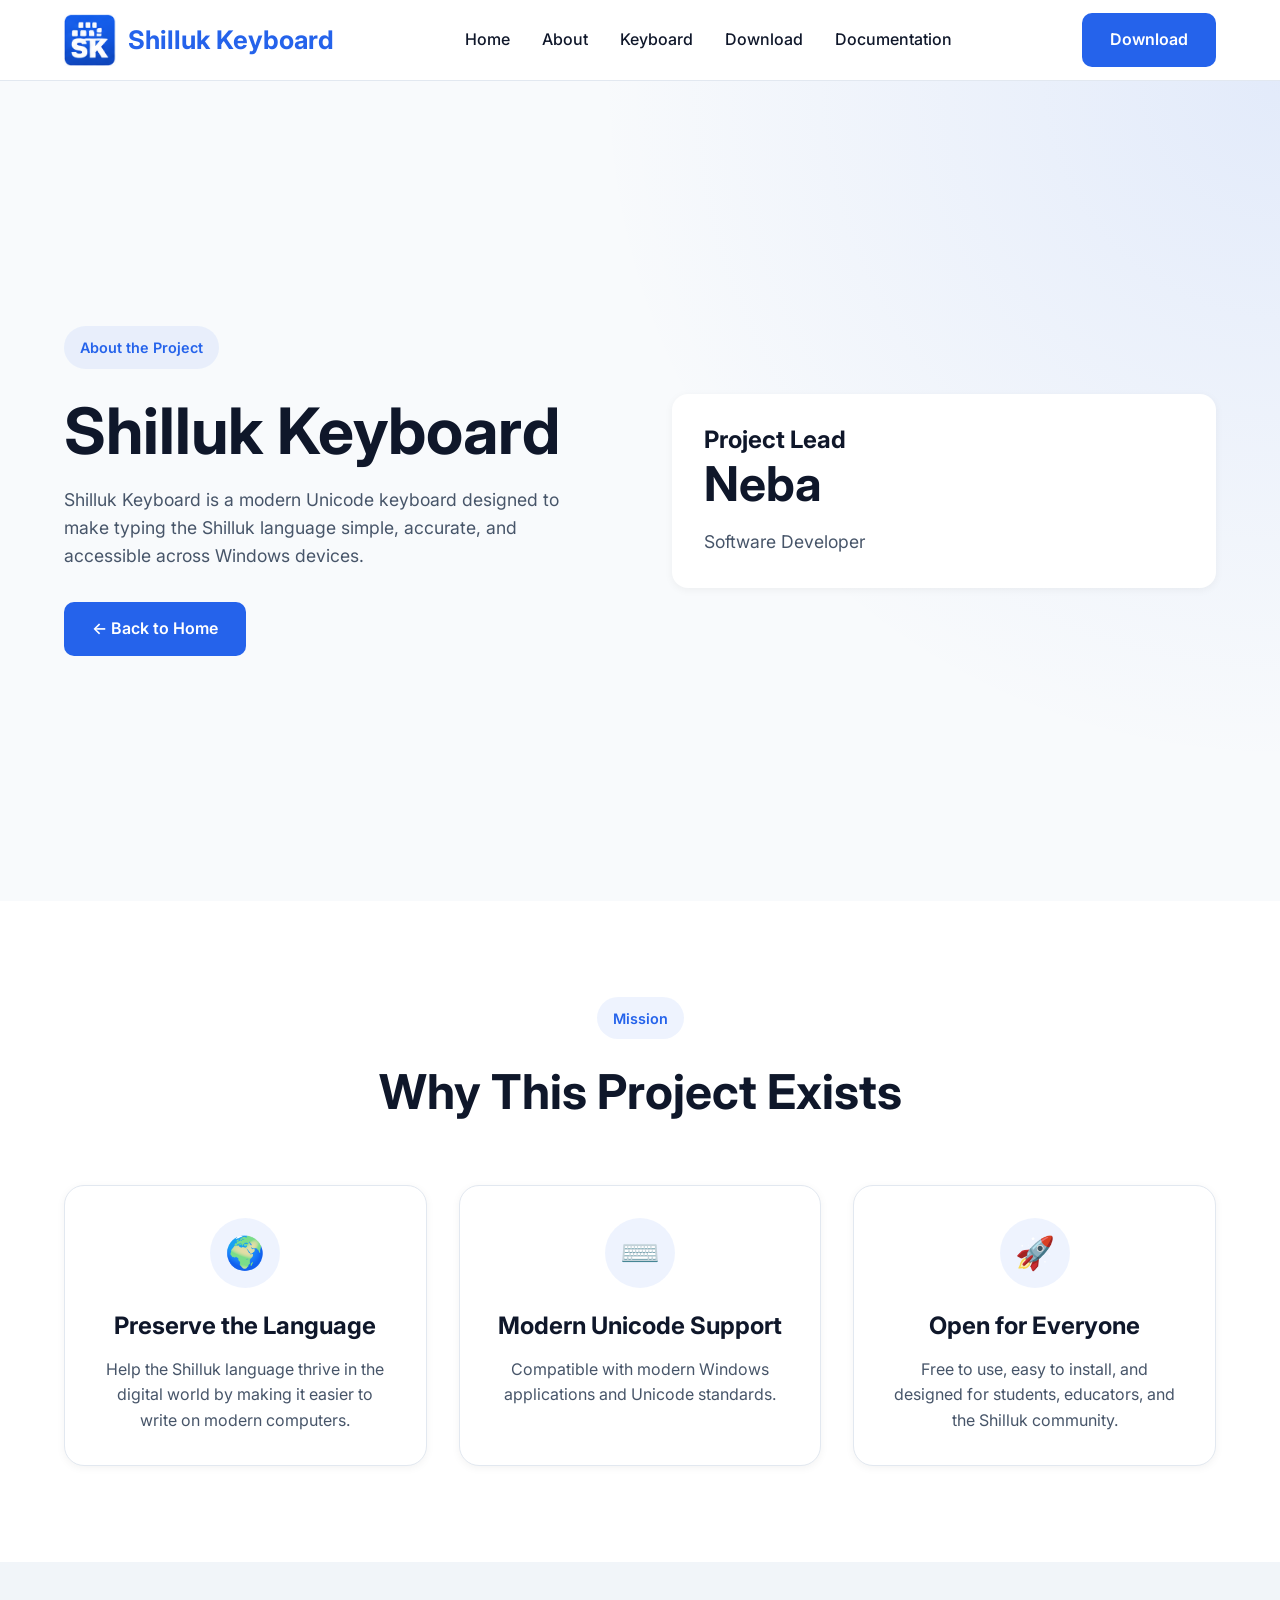
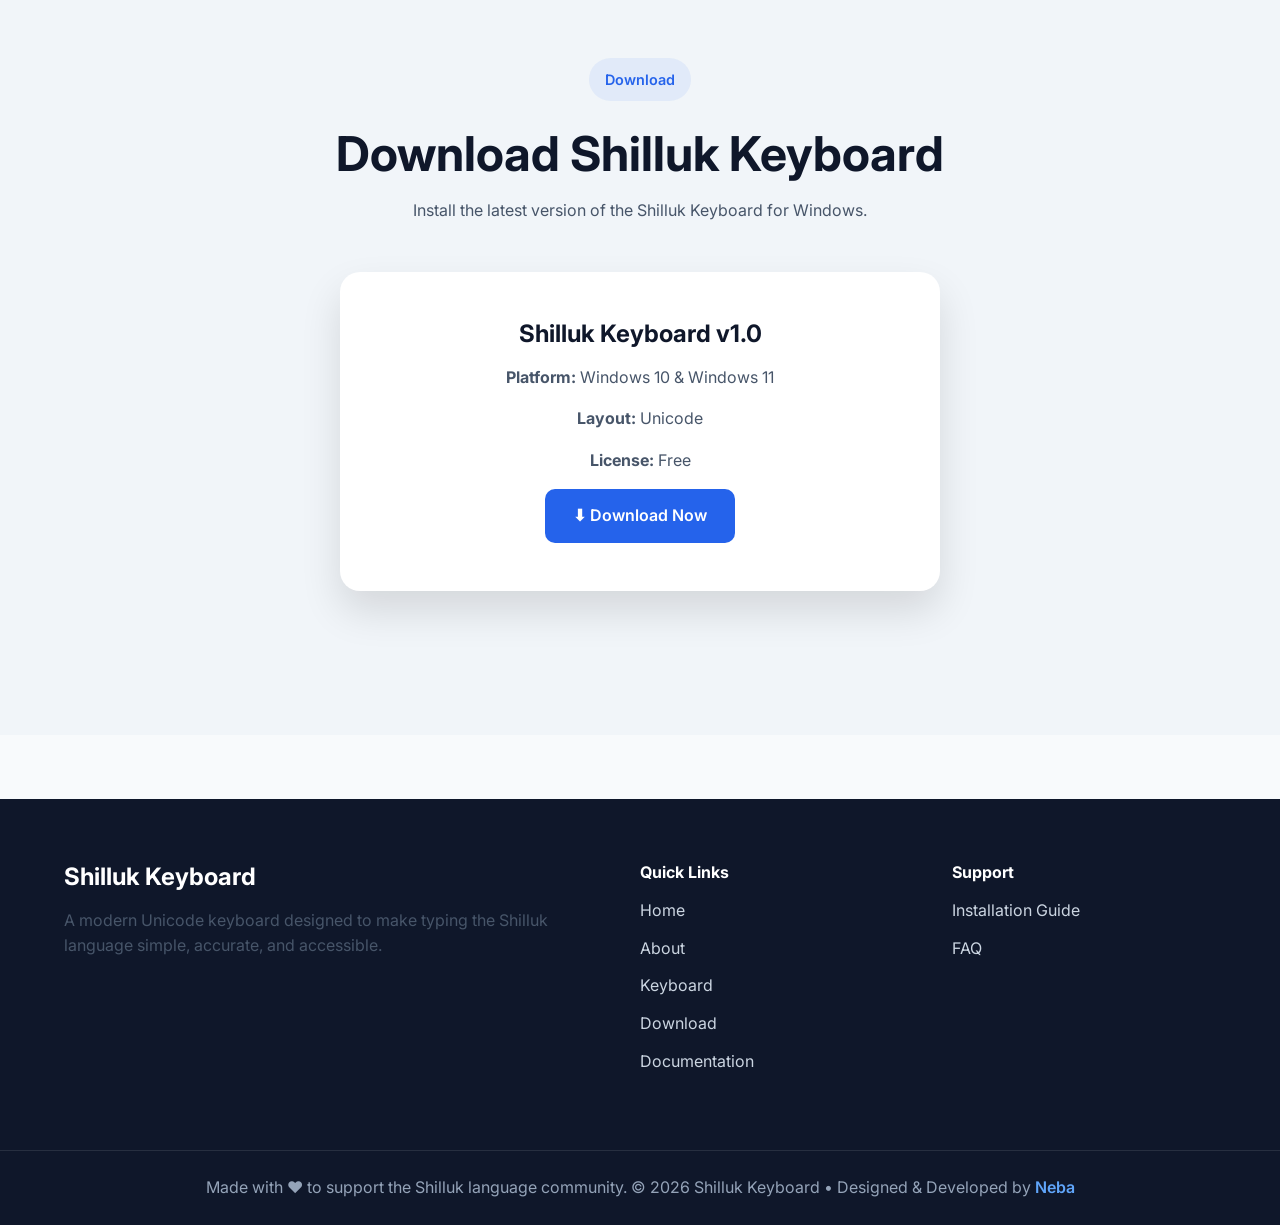
==== about.html @ 6bb29a03 "Add files via upload" ====
<!DOCTYPE html>
<html lang="en">
<head>

    <meta charset="UTF-8">
    <meta name="viewport" content="width=device-width, initial-scale=1.0">

    <title>Shilluk Keyboard</title>

    <meta name="description"
          content="A modern Unicode keyboard for typing the Shilluk language on Windows.">

    <!-- Google Font -->
    <link rel="preconnect" href="https://fonts.googleapis.com">
    <link rel="preconnect" href="https://fonts.gstatic.com" crossorigin>

    <link href="https://fonts.googleapis.com/css2?family=Inter:wght@300;400;500;600;700;800&display=swap"
          rel="stylesheet">

    <!-- CSS -->
    <link rel="stylesheet" href="assets/css/style.css">

</head>

<body>

<!-- ==========================================
     NAVBAR
=========================================== -->

<header>

    <div class="container">

        <nav class="navbar">

            <a href="index.html" class="logo">

           <img src="assets/css/Images/Logo.png"
             alt="Shilluk Keyboard Logo">

          <span>Shilluk Keyboard</span>

            </a>

            <ul class="nav-links">

                
                <li><a href="index.html">Home</a></li>
                <li><a href="about.html">About</a></li>
                <li><a href="keyboard.html">Keyboard</a></li>
                <li><a href="download.html">Download</a></li>
                <li><a href="documentation.html">Documentation</a></li>


            </ul>

            <a href="#" class="btn btn-primary">
                Download
            </a>

        </nav>

    </div>

</header>

<!-- ==========================================
     HERO
=========================================== -->

<section class="hero">

    <div class="container">

        <div class="hero-content">

            <div>

                <span class="badge">About the Project</span>

                <h1>Shilluk Keyboard</h1>

                <p>
                    Shilluk Keyboard is a modern Unicode keyboard designed to
                    make typing the Shilluk language simple, accurate, and
                    accessible across Windows devices.
                </p>

                <div class="hero-buttons">

                    <a href="index.html" class="btn btn-primary">
                        ← Back to Home
                    </a>

                </div>

            </div>

            <div class="card">

                <h3>Project Lead</h3>

                <h2>Neba</h2>

                <p>Software Developer</p>

            </div>

        </div>

    </div>

</section>
<!-- ==========================================
     FEATURES
=========================================== -->

<section class="features">

    <div class="container">

        <div class="text-center">

            <span class="badge">Mission</span>

            <h2>Why This Project Exists</h2>

        </div>

        <div class="features-grid">

            <div class="feature-card">
                <div class="feature-icon">🌍</div>
                <h3>Preserve the Language</h3>
                <p>
                    Help the Shilluk language thrive in the digital world by
                    making it easier to write on modern computers.
                </p>
            </div>

            <div class="feature-card">
                <div class="feature-icon">⌨️</div>
                <h3>Modern Unicode Support</h3>
                <p>
                    Compatible with modern Windows applications and Unicode
                    standards.
                </p>
            </div>

            <div class="feature-card">
                <div class="feature-icon">🚀</div>
                <h3>Open for Everyone</h3>
                <p>
                    Free to use, easy to install, and designed for students,
                    educators, and the Shilluk community.
                </p>
            </div>

        </div>

    </div>

</section>
<script src="assets/css/js/keyboard.js"></script>

<!-- ==========================================
     DOWNLOAD
=========================================== -->

<section class="download">

    <div class="container">

        <div class="text-center">

            <span class="badge">Download</span>

            <h2>Download Shilluk Keyboard</h2>

            <p>
                Install the latest version of the Shilluk Keyboard for Windows.
            </p>

        </div>

        <div class="download-card">

            <h3>Shilluk Keyboard v1.0</h3>

            <p><strong>Platform:</strong> Windows 10 & Windows 11</p>

            <p><strong>Layout:</strong> Unicode</p>

            <p><strong>License:</strong> Free</p>

            <a href="downloads/ShillukKeyboardSetup.exe" class="btn btn-primary">
                ⬇ Download Now
            </a>

        </div>

    </div>

</section>

<!-- ==========================================
     FOOTER
=========================================== -->

<footer>

    <div class="container footer-content">

        <div>

            <h3>Shilluk Keyboard</h3>

            <p>
                A modern Unicode keyboard designed to make typing the Shilluk
                language simple, accurate, and accessible.
            </p>

        </div>

        <div>

            <h4>Quick Links</h4>

            <ul class="footer-links">

              <li><a href="index.html">Home</a></li>
              <li><a href="about.html">About</a></li>
              <li><a href="keyboard.html">Keyboard</a></li>
              <li><a href="download.html">Download</a></li>
              <li><a href="documentation.html">Documentation</a></li>

            </ul>

        </div>

        <div>

            <h4>Support</h4>

            <ul class="footer-links">

                <li><a href="documentation.html">Installation Guide</a></li>
                <li><a href="documentation.html">FAQ</a></li>

            </ul>

        </div>

    </div>

    <div class="footer-bottom">

        Made with ❤️ to support the Shilluk language community.

        © 2026 Shilluk Keyboard • Designed & Developed by
<a href="about.html" class="developer-link">Neba</a>

    </div>

</footer>

</body>
</html>
---- assets/css/style.css ----
/* ==========================================================
   Global Styles
   Shilluk Keyboard
========================================================== */

@import url("variables.css");
@import url("components.css");

/* ===========================
   Reset
=========================== */

*,
*::before,
*::after{
    margin:0;
    padding:0;
    box-sizing:border-box;
}

html{
    scroll-behavior:smooth;
}

body{
    font-family:var(--font-family);
    background:var(--background);
    color:var(--text);
    line-height:var(--line-height);
    -webkit-font-smoothing:antialiased;
}

/* ===========================
   Typography
=========================== */

h1,h2,h3,h4,h5,h6{
    font-weight:var(--fw-bold);
    line-height:1.2;
    color:var(--text);
}

h1{
    font-size:clamp(2.8rem,5vw,4.5rem);
}

h2{
    font-size:clamp(2rem,4vw,3rem);
}

h3{
    font-size:1.5rem;
}

p{
    color:var(--text-light);
    margin-top:1rem;
}

a{
    color:inherit;
    text-decoration:none;
}

img{
    max-width:100%;
    display:block;
}

/* ===========================
   Layout
=========================== */

.container{
    width:min(90%, var(--container));
    margin:auto;
}

section{
    padding:6rem 0;
}

/* ===========================
   Buttons
=========================== */

.btn{
    display:inline-flex;
    align-items:center;
    justify-content:center;
    gap:.6rem;

    padding:14px 28px;

    border:none;
    border-radius:var(--radius-md);

    font-weight:600;

    cursor:pointer;

    transition:var(--transition);

    text-decoration:none;
}

.btn-primary{
    background:var(--primary);
    color:white;
}

.btn-primary:hover{
    background:var(--primary-dark);
    transform:translateY(-2px);
    box-shadow:var(--shadow-md);
}

.btn-outline{
    border:2px solid var(--primary);
    color:var(--primary);
    background:white;
}

.btn-outline:hover{
    background:var(--primary);
    color:white;
}

/* ===========================
   Cards
=========================== */

.card{
    background:white;
    border-radius:var(--radius-lg);
    padding:2rem;
    box-shadow:var(--shadow-sm);
    transition:var(--transition);
}

.card:hover{
    transform:translateY(-6px);
    box-shadow:var(--shadow-lg);
}

/* ===========================
   Utilities
=========================== */

.text-center{
    text-align:center;
}

.mt-1{margin-top:1rem;}
.mt-2{margin-top:2rem;}
.mt-3{margin-top:3rem;}
.mt-4{margin-top:4rem;}

.grid{
    display:grid;
    gap:2rem;
}

/* ===========================
   Responsive
=========================== */

@media(max-width:768px){

    section{
        padding:4rem 0;
    }

    .btn{
        width:100%;
    }

}

/* ==========================================
   MOBILE RESPONSIVE FIX
   ========================================== */

html,
body {
    max-width: 100%;
    overflow-x: hidden;
}

@media (max-width: 768px) {

    .container {
        width: 100%;
        max-width: 100%;
        padding-left: 16px;
        padding-right: 16px;
    }

    /* Navbar */
    .navbar {
        flex-wrap: wrap;
        gap: 12px;
    }

    .logo {
        max-width: 70%;
    }

    .logo img {
        width: 38px;
        height: 38px;
    }

    .logo-title {
        font-size: 18px;
    }

    .logo-subtitle {
        font-size: 9px;
        line-height: 1.3;
    }

    .nav-links {
        display: none;
    }

    .navbar > .btn {
        margin-left: auto;
        padding: 10px 22px;
        font-size: 12px;
    }

    /* Hero */
    .hero {
        min-height: auto;
        padding: 55px 16px 40px;
        text-align: center;
    }

    .hero h1 {
        max-width: 100%;
        font-size: clamp(28px, 8vw, 42px);
        line-height: 1.15;
        overflow-wrap: break-word;
    }

    .hero p {
        max-width: 100%;
        font-size: 14px;
        line-height: 1.7;
    }

    .hero-buttons {
        display: flex;
        flex-direction: column;
        width: 100%;
        gap: 12px;
    }

    .hero-buttons .btn {
        width: 100%;
        max-width: 100%;
    }

   /* Keyboard card — mobile */

.keyboard-card {
    width: 100%;
    max-width: 100%;
    padding: 16px 10px;
    overflow-x: auto;
    overflow-y: hidden;
    -webkit-overflow-scrolling: touch;
}

.keyboard,
#keyboard {
    width: max-content;
    min-width: 680px;
    max-width: none;
}

.keyboard-row {
    display: flex;
    width: max-content;
    min-width: 680px;
    gap: 5px;
    margin-bottom: 6px;
}

.keyboard .key,
#keyboard .key {
    flex: 0 0 42px;
    width: 42px;
    min-width: 42px;
    height: 40px;
    padding: 4px;
    font-size: 12px;
    border-radius: 7px;
}

.keyboard .key-backspace,
#keyboard .key-backspace {
    flex-basis: 75px;
    width: 75px;
}

.keyboard .key-tab,
#keyboard .key-tab {
    flex-basis: 58px;
    width: 58px;
}

.keyboard .key-caps,
#keyboard .key-caps {
    flex-basis: 68px;
    width: 68px;
}

.keyboard .key-enter,
#keyboard .key-enter {
    flex-basis: 68px;
    width: 68px;
}

.keyboard .key-shift,
#keyboard .key-shift {
    flex-basis: 75px;
    width: 75px;
}

.keyboard .key-space,
#keyboard .key-space {
    flex-basis: 170px;
    width: 170px;
}

.keyboard .key-control,
#keyboard .key-control,
.keyboard .key-alt,
#keyboard .key-alt,
.keyboard .key-altgr,
#keyboard .key-altgr {
    flex-basis: 55px;
    width: 55px;
}

    /* General sections */
    .features,
    .download,
    .documentation,
    .about-section {
        padding-left: 16px;
        padding-right: 16px;
    }

    .section-title {
        font-size: 28px;
        line-height: 1.2;
    }

    .section-description {
        font-size: 14px;
        line-height: 1.6;
    }

    /* Cards */
    .feature-grid,
    .features-grid {
        grid-template-columns: 1fr;
    }

    .download-card,
    .about-card,
    .documentation-card {
        width: 100%;
        max-width: 100%;
        padding: 24px 18px;
    }

    /* Footer */
    footer {
        text-align: center;
        padding: 25px 16px;
    }
}

/* Smaller phones */
@media (max-width: 480px) {

    .keyboard-card {
        padding: 12px 5px;
    }

    .keyboard-row {
        gap: 3px;
        margin-bottom: 4px;
    }

    .keyboard .key,
    #keyboard .key {
        height: 30px;
        font-size: 9px;
        border-radius: 5px;
    }

    .keyboard-header {
        gap: 5px;
        margin-bottom: 14px;
    }

    .layer-btn {
        padding: 8px 11px;
        font-size: 10px;
    }
}

/* ==========================================
   MOBILE RESPONSIVE LAYOUT
========================================== */

@media (max-width: 900px) {

    /* Page layout */

    html,
    body {
        width: 100%;
        overflow-x: clip;
    }

    .container {
        width: 100%;
        max-width: 100%;
        padding-left: 16px;
        padding-right: 16px;
    }

    /* Header */

    .navbar {
        height: auto;
        min-height: 75px;
        padding: 12px 0;
        flex-wrap: wrap;
        gap: 12px;
    }

    .logo {
        min-width: 0;
        flex: 1;
    }

    .logo img {
        width: 40px;
        height: 40px;
        flex-shrink: 0;
    }

    .logo-title {
        font-size: 16px;
    }

    .logo-subtitle {
        font-size: 9px;
    }

    .nav-links {
        display: none;
    }

    .navbar > .btn {
        width: auto;
        padding: 10px 18px;
        font-size: 12px;
    }

    /* Hero */

    .hero {
        min-height: auto;
        padding: 50px 0;
    }

    .hero-content {
        display: grid;
        grid-template-columns: minmax(0, 1fr);
        gap: 35px;
        width: 100%;
        min-width: 0;
        text-align: center;
    }

    .hero-text {
        width: 100%;
        min-width: 0;
    }

    .hero h1 {
        font-size: clamp(28px, 7vw, 42px);
        line-height: 1.2;
        overflow-wrap: break-word;
    }

    .hero p {
        max-width: 100%;
        font-size: 15px;
        line-height: 1.7;
    }

    .hero-buttons {
        display: flex;
        flex-direction: column;
        gap: 12px;
    }

    .hero-buttons .btn {
        width: 100%;
    }

    /* Keyboard preview */

    .hero-image {
        display: block;
        width: 100%;
        min-width: 0;
    }

    .keyboard-preview {
        width: 100%;
        min-width: 0;
        max-width: 100%;
        padding: 20px 12px;
        overflow: hidden;
    }

    .keyboard-header {
        display: flex;
        justify-content: center;
        flex-wrap: wrap;
        gap: 8px;
        margin-bottom: 20px;
    }

    .layer-btn {
        padding: 9px 13px;
        font-size: 12px;
    }

    /* Scroll only the keyboard */

    #keyboard {
        display: block;
        width: 100%;
        min-width: 0;
        max-width: 100%;
        overflow-x: auto;
        overflow-y: hidden;
        -webkit-overflow-scrolling: touch;
        padding: 5px 0 12px;
    }

    #keyboard .keyboard-row {
        display: flex;
        justify-content: center;
        width: max-content;
        min-width: 100%;
        gap: 6px;
        margin-bottom: 7px;
    }

    #keyboard .key {
        flex: 0 0 44px;
        width: 44px;
        min-width: 44px;
        height: 44px;
        padding: 4px;
        font-size: 12px;
        border-radius: 7px;
        white-space: nowrap;
    }

    #keyboard .key-backspace,
    #keyboard .key-shift {
        flex-basis: 75px;
    }

    #keyboard .key-tab {
        flex-basis: 60px;
    }

    #keyboard .key-caps,
    #keyboard .key-enter {
        flex-basis: 68px;
    }

    #keyboard .key-space {
        flex-basis: 180px;
    }

    #keyboard .key-control,
    #keyboard .key-alt,
    #keyboard .key-altgr {
        flex-basis: 55px;
    }

    /* Other sections */

    .features-grid {
        grid-template-columns: minmax(0, 1fr);
        gap: 20px;
    }

    .download-card {
        width: 100%;
        padding: 25px 16px;
    }

    .footer-content {
        grid-template-columns: 1fr;
        text-align: center;
    }

    .keyboard-wrapper {
        grid-template-columns: minmax(0, 1fr);
    }

    .keyboard-container {
        width: 100%;
        min-width: 0;
        padding: 20px 12px;
    }

    .key-info {
        position: static;
    }
}

.keyboard-scroll-hint {
    display: none;
}

@media (max-width: 900px) {
    .keyboard-scroll-hint {
        display: block;
        text-align: center;
        font-size: 12px;
        margin: 0 0 12px;
        color: #64748b;
    }
}
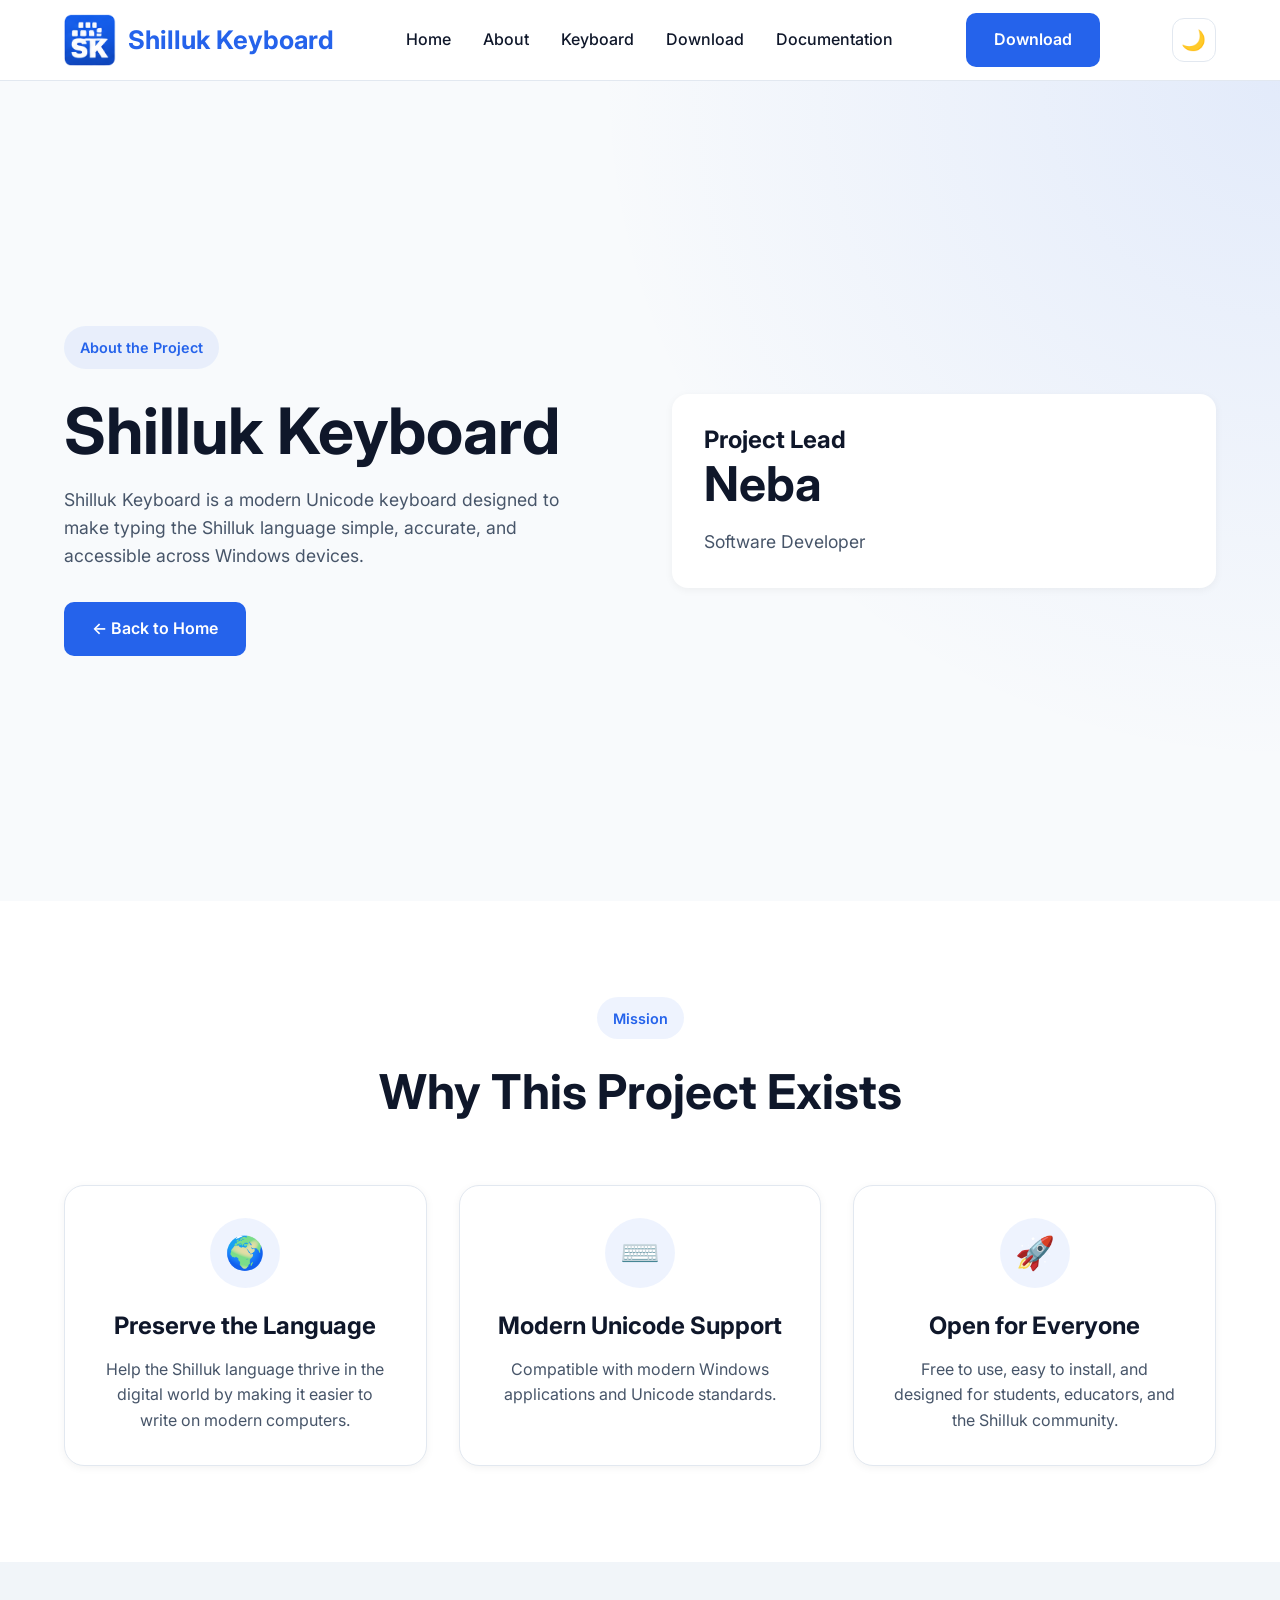
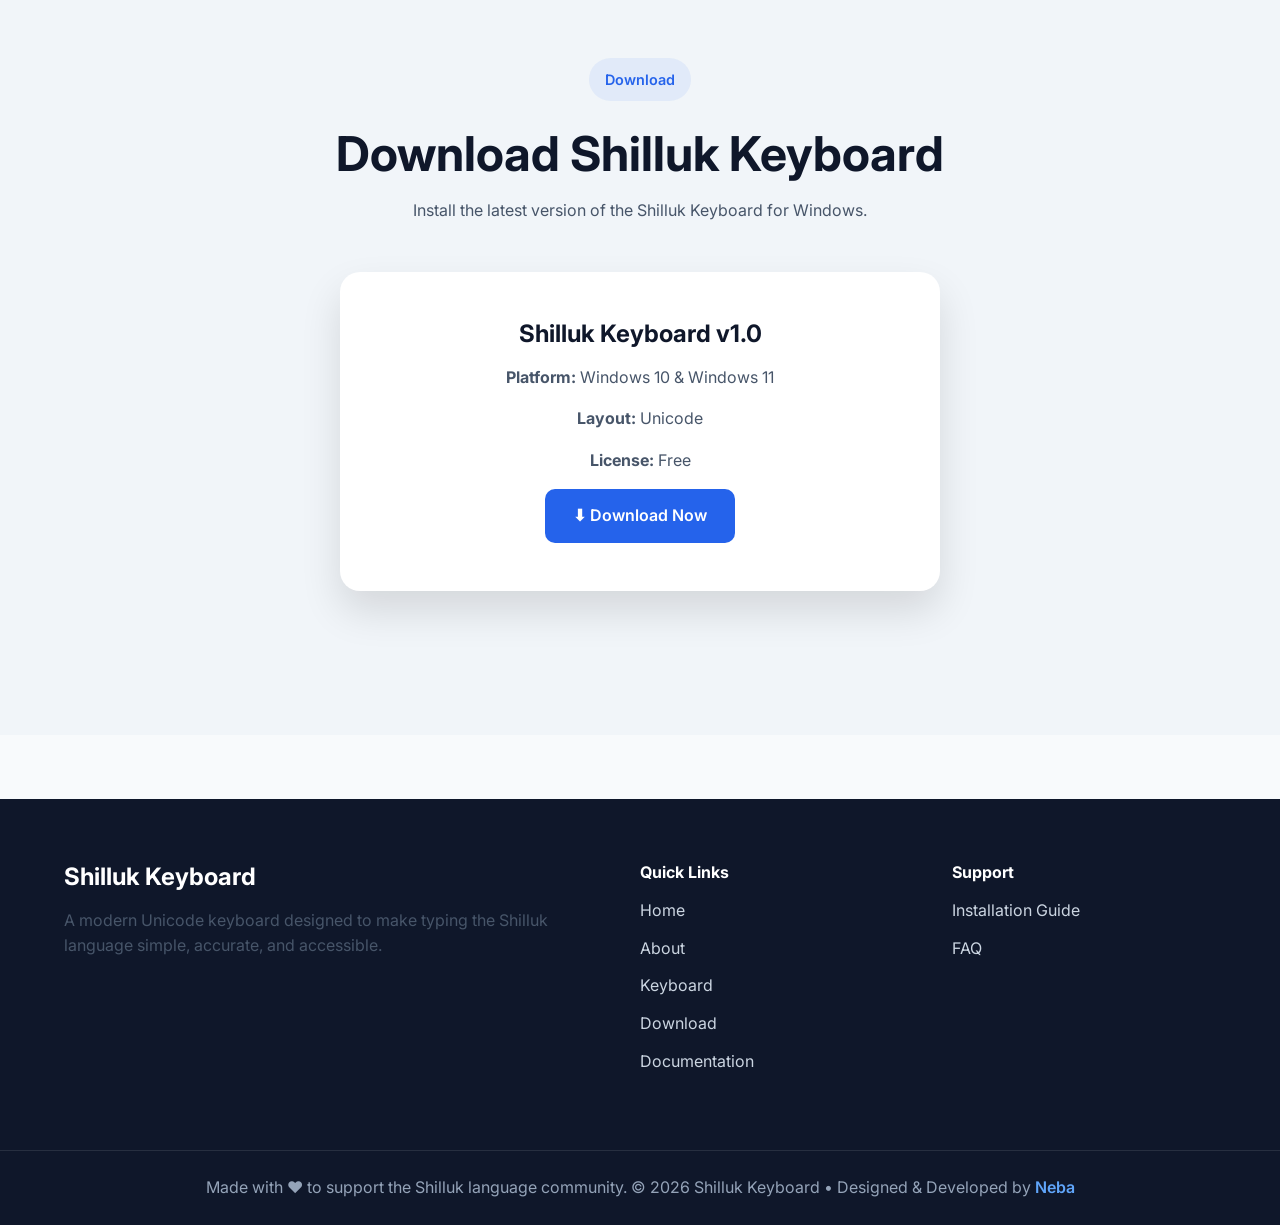
==== commit 65fc5e1c: "Add files via upload" ====
--- a/about.html
+++ b/about.html
@@ -4,6 +4,8 @@
 
     <meta charset="UTF-8">
     <meta name="viewport" content="width=device-width, initial-scale=1.0">
+
+    <link rel="icon" type="image/png" href="assets/css/Images/Logo.png">
 
     <title>Shilluk Keyboard</title>
 
@@ -59,6 +61,12 @@
                 Download
             </a>
 
+            <button id="theme-toggle" class="theme-toggle"
+              type="button" aria-label="Switch to dark mode"
+              title="Toggle dark mode">
+              🌙
+            </button>
+
         </nav>
 
     </div>
@@ -194,8 +202,9 @@
 
             <p><strong>License:</strong> Free</p>
 
-            <a href="downloads/ShillukKeyboardSetup.exe" class="btn btn-primary">
-                ⬇ Download Now
+            <a href="downloads/ShillukKeyboard.zip" class="btn btn-primary">
+                    ⬇ Download Now
+
             </a>
 
         </div>
@@ -265,5 +274,7 @@
 
 </footer>
 
+<script src="assets/css/js/theme.js"></script>
+
 </body>
 </html>
--- a/assets/css/style.css
+++ b/assets/css/style.css
@@ -648,4 +648,174 @@
         margin: 0 0 12px;
         color: #64748b;
     }
-}+}
+
+
+/* =====================================
+   DARK MODE FIXES
+===================================== */
+
+[data-theme="dark"] body {
+    background: var(--background);
+    color: var(--text);
+}
+
+[data-theme="dark"] header {
+    background: rgba(15, 23, 42, 0.96);
+    border-bottom-color: var(--border);
+}
+
+[data-theme="dark"] .nav-links a {
+    color: #e2e8f0;
+}
+
+[data-theme="dark"] .nav-links a:hover {
+    color: #60a5fa;
+}
+
+[data-theme="dark"] .features,
+[data-theme="dark"] .download,
+[data-theme="dark"] .keyboard-section {
+    background: var(--background);
+}
+
+[data-theme="dark"] .feature-card,
+[data-theme="dark"] .download-card,
+[data-theme="dark"] .keyboard-preview,
+[data-theme="dark"] .keyboard-container,
+[data-theme="dark"] .key-info {
+    background: var(--surface);
+    color: var(--text);
+    border-color: var(--border);
+}
+
+[data-theme="dark"] .features h2,
+[data-theme="dark"] .features h3,
+[data-theme="dark"] .features p,
+[data-theme="dark"] .download-card h2,
+[data-theme="dark"] .download-card p {
+    color: var(--text);
+}
+
+[data-theme="dark"] .feature-icon,
+[data-theme="dark"] .character-preview {
+    background: #1e293b;
+    color: #93c5fd;
+}
+
+[data-theme="dark"] .key {
+    background: #1e293b;
+    color: #f1f5f9;
+    border-color: #475569;
+}
+
+[data-theme="dark"] .key:hover {
+    background: var(--primary);
+    color: white;
+}
+
+[data-theme="dark"] .layer-btn {
+    background: #334155;
+    color: #f1f5f9;
+}
+
+[data-theme="dark"] .layer-btn.active {
+    background: var(--primary);
+    color: white;
+}
+
+[data-theme="dark"] .theme-toggle {
+    background: #1e293b;
+    color: #facc15;
+    border: 1px solid #475569;
+}
+
+
+.theme-toggle {
+    width: 44px;
+    height: 44px;
+    flex-shrink: 0;
+    border: 1px solid var(--border);
+    border-radius: 12px;
+    background: var(--surface);
+    color: var(--text);
+    font-size: 20px;
+    cursor: pointer;
+    display: inline-flex;
+    align-items: center;
+    justify-content: center;
+    transition: background .2s ease, transform .2s ease;
+}
+
+.theme-toggle:hover {
+    transform: translateY(-2px);
+}
+
+@media (max-width: 900px) {
+    .theme-toggle {
+        width: 40px;
+        height: 40px;
+    }
+}
+
+
+/* =====================================
+   DARK MODE — ALL INNER PAGES
+===================================== */
+
+[data-theme="dark"] .card,
+[data-theme="dark"] .about-card,
+[data-theme="dark"] .project-card,
+[data-theme="dark"] .info-card,
+[data-theme="dark"] .download-card,
+[data-theme="dark"] .keyboard-container,
+[data-theme="dark"] .key-info,
+[data-theme="dark"] .keyboard-wrapper > div {
+    background-color: #111827;
+    color: #f1f5f9;
+    border-color: #334155;
+}
+
+[data-theme="dark"] .card h1,
+[data-theme="dark"] .card h2,
+[data-theme="dark"] .card h3,
+[data-theme="dark"] .about-card h1,
+[data-theme="dark"] .about-card h2,
+[data-theme="dark"] .about-card h3,
+[data-theme="dark"] .project-card h1,
+[data-theme="dark"] .project-card h2,
+[data-theme="dark"] .project-card h3,
+[data-theme="dark"] .info-card h1,
+[data-theme="dark"] .info-card h2,
+[data-theme="dark"] .info-card h3,
+[data-theme="dark"] .download-card h1,
+[data-theme="dark"] .download-card h2,
+[data-theme="dark"] .download-card h3 {
+    color: #f1f5f9;
+}
+
+[data-theme="dark"] .card p,
+[data-theme="dark"] .about-card p,
+[data-theme="dark"] .project-card p,
+[data-theme="dark"] .info-card p,
+[data-theme="dark"] .download-card p,
+[data-theme="dark"] .keyboard-container p,
+[data-theme="dark"] .key-info p {
+    color: #cbd5e1;
+}
+
+[data-theme="dark"] .keyboard-container .key,
+[data-theme="dark"] .keyboard-preview .key {
+    background-color: #1e293b;
+    color: #f1f5f9;
+    border-color: #475569;
+}
+
+[data-theme="dark"] footer {
+    background-color: #020617;
+    color: #e2e8f0;
+}
+
+[data-theme="dark"] footer a {
+    color: #cbd5e1;
+}
